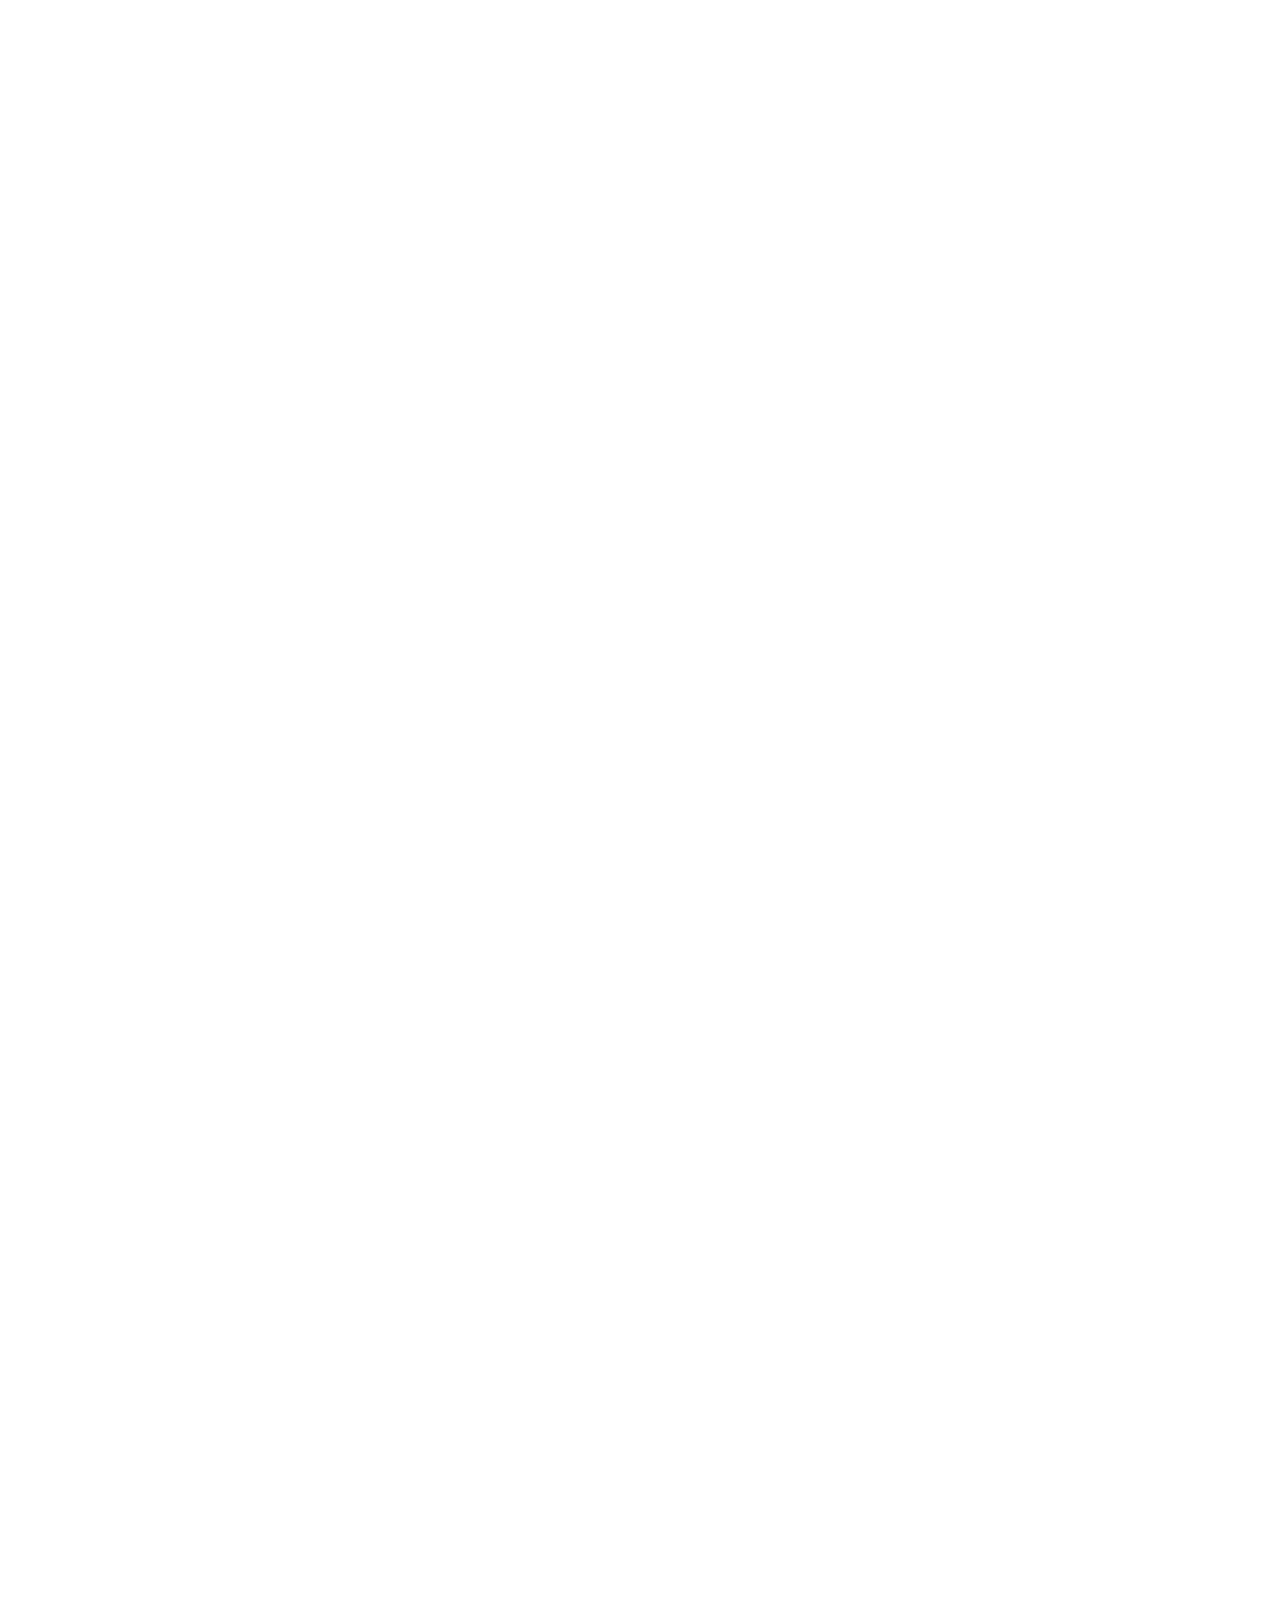
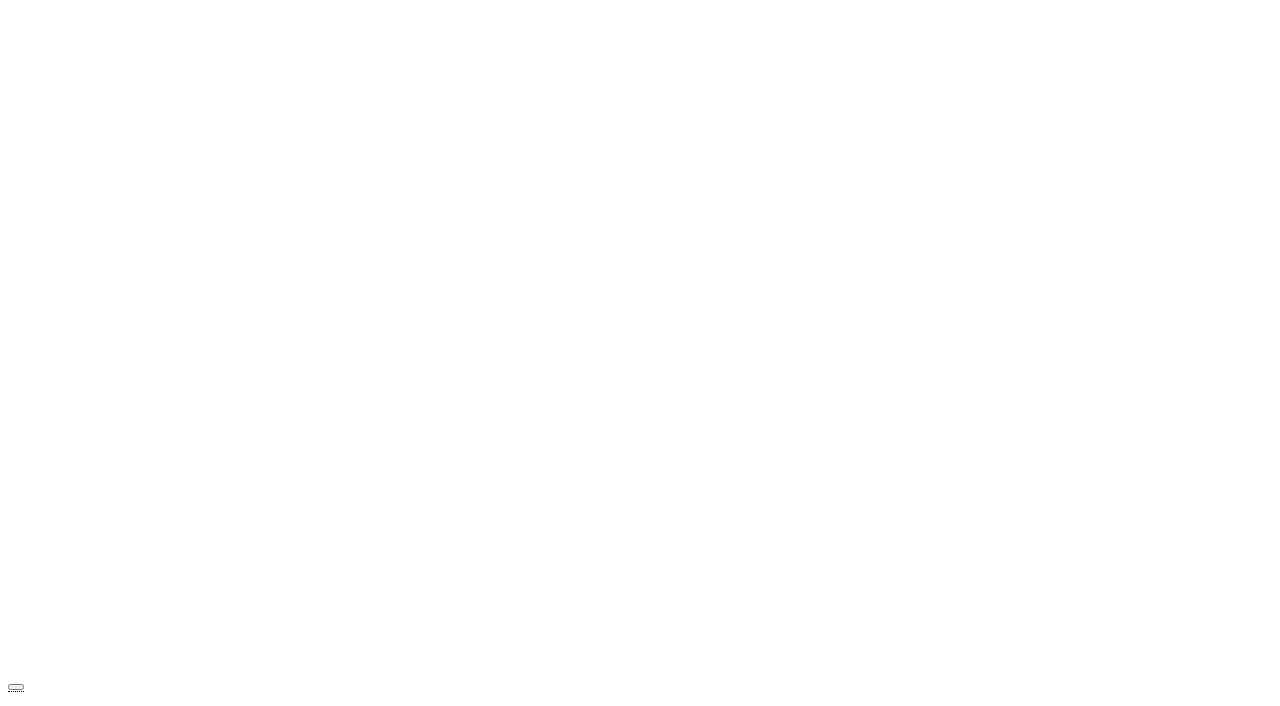
==== 1.html @ 06083b51 "sns" ====
<!doctype html>
<html class="no-js" lang="">

<head>
  <meta charset="utf-8">
  <title>When Storm Comes</title>
  <meta name="description" content="">
  <meta name="viewport" content="width=device-width, initial-scale=1">

  <meta property="og:title" content="">
  <meta property="og:type" content="">
  <meta property="og:url" content="">
  <meta property="og:image" content="">

  <link rel="manifest" href="site.webmanifest">
  <link rel="apple-touch-icon" href="icon.png">
  <link rel="stylesheet" href="https://fonts.googleapis.com/css2?family=Merriweather&family=Merriweather+Sans:wght@300..800">

  <link rel="stylesheet" href="css/normalize.css">
  <link rel="stylesheet" href="css/reset.css">
  <link rel="stylesheet" href="css/1.css">
  <meta name="theme-color" content="#fafafa">
</head>

<body>

  <!-- 主体框架 -->
  <div id="wrapper">

    <!-- 1列 -->
    <section class="spo">
      <iframe class="spotify" src="https://open.spotify.com/embed/track/2nr2nZscQKGywtgHTUj1b7" width="400" height="80" frameborder="0"
      allowtransparency="true" allow="encrypted-media"></iframe>

      <iframe src="https://assets.pinterest.com/ext/embed.html?id=391883605061443295" height="620" width="400"
        frameborder="0" scrolling="no"></iframe>
    </section>

    <!-- 2列 -->
    <section class="grocery">
      <iframe src="https://assets.pinterest.com/ext/embed.html?id=611645193140877361" height="783" width="450"
        frameborder="0" scrolling="no"></iframe>
    </section>

    <!-- 3列 -->
    <section class="store">
      <iframe src="https://assets.pinterest.com/ext/embed.html?id=611645193140829980" height="850" width="410"
        frameborder="0" scrolling="no"></iframe>
    </section>

  </div>

<style>
.tooltip {
    position: relative;
    display: inline-block;
    border-bottom: 1px dotted black;
}
.tooltip .tooltiptext {
    visibility: hidden;
    width: 120px;
    background-color: black;
    color: white;
    text-align: center;
    border-radius: 6px;
    padding: 9px 0;

    /* 定位 */
    position: absolute;
    z-index: 1;
    top: 82%;
   left: 6%;
   -ms-transform: translate(-50%, -50%);
   transform: translate(-50%, -50%);
}
.tooltip:hover .tooltiptext {
    visibility: visible;
}
</style>


 <!-- 尾部 -->
  <style>
.tooltip {
    position: relative;
    display: inline-block;
    border-bottom: 1px dotted black;
}
.tooltip .tooltiptext {
    visibility: hidden;
    width: 120px;
    background-color: black;
    color: white;
    text-align: center;
    border-radius: 6px;
    padding: 9px 0;

    /* 定位 */
    position: absolute;
    z-index: 1;
    top: 82%;
   left: 6%;
   -ms-transform: translate(-50%, -50%);
   transform: translate(-50%, -50%);
}
.tooltip:hover .tooltiptext {
    visibility: visible;
}
</style>


  <!-- 尾部 -->
  <section class="but">
      <div class="tooltip">
      <button><a href="2.html"></a></button>
      <span class="tooltiptext">what happen next?</span>
</div>

  </section>

</body>

</html>
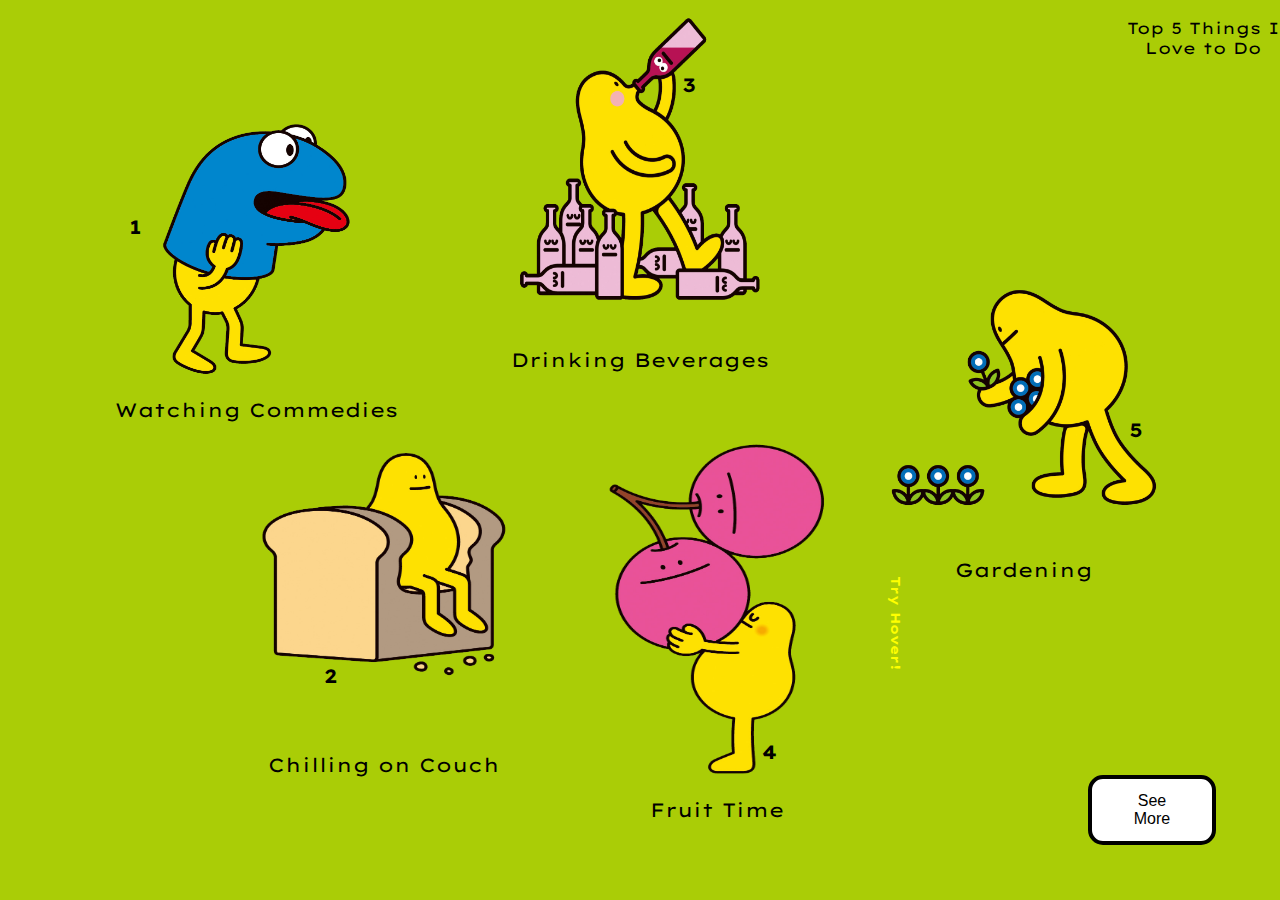
==== commit ff260e25: "SNS" ====
--- a/1.html
+++ b/1.html
@@ -3,121 +3,281 @@
 
 <head>
   <meta charset="utf-8">
-  <title>When Storm Comes</title>
-  <meta name="description" content="">
-  <meta name="viewport" content="width=device-width, initial-scale=1">
-
-  <meta property="og:title" content="">
-  <meta property="og:type" content="">
-  <meta property="og:url" content="">
-  <meta property="og:image" content="">
-
-  <link rel="manifest" href="site.webmanifest">
-  <link rel="apple-touch-icon" href="icon.png">
-  <link rel="stylesheet" href="https://fonts.googleapis.com/css2?family=Merriweather&family=Merriweather+Sans:wght@300..800">
-
-  <link rel="stylesheet" href="css/normalize.css">
-  <link rel="stylesheet" href="css/reset.css">
+  <title>My Top Five</title>
+
+ <link href="https://fonts.googleapis.com/css2?family=Lexend+Mega&display=swap" rel="stylesheet"> 
   <link rel="stylesheet" href="css/1.css">
-  <meta name="theme-color" content="#fafafa">
 </head>
 
 <body>
-
-  <!-- 主体框架 -->
-  <div id="wrapper">
-
-    <!-- 1列 -->
-    <section class="spo">
-      <iframe class="spotify" src="https://open.spotify.com/embed/track/2nr2nZscQKGywtgHTUj1b7" width="400" height="80" frameborder="0"
-      allowtransparency="true" allow="encrypted-media"></iframe>
-
-      <iframe src="https://assets.pinterest.com/ext/embed.html?id=391883605061443295" height="620" width="400"
-        frameborder="0" scrolling="no"></iframe>
-    </section>
-
-    <!-- 2列 -->
-    <section class="grocery">
-      <iframe src="https://assets.pinterest.com/ext/embed.html?id=611645193140877361" height="783" width="450"
-        frameborder="0" scrolling="no"></iframe>
-    </section>
-
-    <!-- 3列 -->
-    <section class="store">
-      <iframe src="https://assets.pinterest.com/ext/embed.html?id=611645193140829980" height="850" width="410"
-        frameborder="0" scrolling="no"></iframe>
-    </section>
-
-  </div>
-
-<style>
-.tooltip {
-    position: relative;
-    display: inline-block;
-    border-bottom: 1px dotted black;
-}
-.tooltip .tooltiptext {
-    visibility: hidden;
-    width: 120px;
-    background-color: black;
-    color: white;
-    text-align: center;
-    border-radius: 6px;
-    padding: 9px 0;
-
-    /* 定位 */
-    position: absolute;
-    z-index: 1;
-    top: 82%;
-   left: 6%;
-   -ms-transform: translate(-50%, -50%);
-   transform: translate(-50%, -50%);
-}
-.tooltip:hover .tooltiptext {
-    visibility: visible;
-}
-</style>
-
-
- <!-- 尾部 -->
-  <style>
-.tooltip {
-    position: relative;
-    display: inline-block;
-    border-bottom: 1px dotted black;
-}
-.tooltip .tooltiptext {
-    visibility: hidden;
-    width: 120px;
-    background-color: black;
-    color: white;
-    text-align: center;
-    border-radius: 6px;
-    padding: 9px 0;
-
-    /* 定位 */
-    position: absolute;
-    z-index: 1;
-    top: 82%;
-   left: 6%;
-   -ms-transform: translate(-50%, -50%);
-   transform: translate(-50%, -50%);
-}
-.tooltip:hover .tooltiptext {
-    visibility: visible;
-}
-</style>
-
-
-  <!-- 尾部 -->
-  <section class="but">
-      <div class="tooltip">
-      <button><a href="2.html"></a></button>
-      <span class="tooltiptext">what happen next?</span>
-</div>
-
-  </section>
-
-</body>
-
-</html>+    <section class="png1">
+    <h1>1</h1>
+    <img class="hover1" src="img/1.png" alt="1" style="width:230px;height:300px;">
+    <div>
+     <style>
+     .tooltip {
+     position: relative;
+     display: inline-block;
+     }
+
+     .tooltip .tooltiptext {
+     visibility: hidden;
+     width: 120px;
+     background-color: black;
+     color: #fff;
+     text-align: center;
+     border-radius: 6px;
+     padding: 5px 0;
+     position: absolute;
+     z-index: 1;
+     top: 150%;
+     left: 50%;
+     margin-left: -60px;
+     }
+
+     .tooltip .tooltiptext::after {
+     content: "";
+     position: absolute;
+     bottom: 100%;
+     left: 50%;
+     margin-left: -5px;
+     border-width: 5px;
+     border-style: solid;
+     border-color: transparent transparent black transparent;
+    }
+
+     .tooltip:hover .tooltiptext {
+     visibility: visible;
+     }
+     </style>
+     <body style="text-align:center;">
+
+     <div class="tooltip"><p>Watching Commedies</p>
+     <span class="tooltiptext">It makes me feel relaxed</span>
+     </div>
+    </section>
+    
+    <section class="png2">
+    <h2>2</h2>
+    <img src="img/2.png" alt="2" style="width:300px;height:380px;">
+    <div>
+     <style>
+     .tooltip {
+     position: relative;
+     display: inline-block;
+     }
+
+     .tooltip .tooltiptext {
+     visibility: hidden;
+     width: 120px;
+     background-color: black;
+     color: #fff;
+     text-align: center;
+     border-radius: 6px;
+     padding: 5px 0;
+     position: absolute;
+     z-index: 1;
+     top: 150%;
+     left: 50%;
+     margin-left: -60px;
+     }
+
+     .tooltip .tooltiptext::after {
+     content: "";
+     position: absolute;
+     bottom: 100%;
+     left: 50%;
+     margin-left: -5px;
+     border-width: 5px;
+     border-style: solid;
+     border-color: transparent transparent black transparent;
+    }
+
+     .tooltip:hover .tooltiptext {
+     visibility: visible;
+     }
+     </style>
+     <body style="text-align:center;">
+
+     <div class="tooltip"><p>Chilling on Couch</p>
+     <span class="tooltiptext">I feel a sense of secure</span>
+     </div>
+    </section>
+    
+    <section class="png3">
+    <h3>3</h3>
+    <img src="img/3.png" alt="3" style="width:350px;height:380px;">
+    <div>
+     <style>
+     .tooltip {
+     position: relative;
+     display: inline-block;
+     }
+
+     .tooltip .tooltiptext {
+     visibility: hidden;
+     width: 120px;
+     background-color: black;
+     color: #fff;
+     text-align: center;
+     border-radius: 6px;
+     padding: 5px 0;
+     position: absolute;
+     z-index: 1;
+     top: 150%;
+     left: 50%;
+     margin-left: -60px;
+     }
+
+     .tooltip .tooltiptext::after {
+     content: "";
+     position: absolute;
+     bottom: 100%;
+     left: 50%;
+     margin-left: -5px;
+     border-width: 5px;
+     border-style: solid;
+     border-color: transparent transparent black transparent;
+    }
+
+     .tooltip:hover .tooltiptext {
+     visibility: visible;
+     }
+     </style>
+     <body style="text-align:center;">
+
+     <div class="tooltip"><p>Drinking Beverages</p>
+     <span class="tooltiptext">I get energy from sugar </span>
+     </div>
+    </section>
+    
+    <section class="png4">
+    <h4>4</h4>
+    <img class="down" 
+    src="img/4.png" alt="4" style="width:320px;height:380px;">
+    <div>
+     <style>
+     .tooltip {
+     position: relative;
+     display: inline-block;
+     }
+
+     .tooltip .tooltiptext {
+     visibility: hidden;
+     width: 120px;
+     background-color: black;
+     color: #fff;
+     text-align: center;
+     border-radius: 6px;
+     padding: 5px 0;
+     position: absolute;
+     z-index: 1;
+     top: 150%;
+     left: 50%;
+     margin-left: -60px;
+     }
+
+     .tooltip .tooltiptext::after {
+     content: "";
+     position: absolute;
+     bottom: 100%;
+     left: 50%;
+     margin-left: -5px;
+     border-width: 5px;
+     border-style: solid;
+     border-color: transparent transparent black transparent;
+    }
+
+     .tooltip:hover .tooltiptext {
+     visibility: visible;
+     }
+     </style>
+     <body style="text-align:center;">
+
+     <div class="tooltip"><p>Fruit Time</p>
+     <span class="tooltiptext">I love juicy fruits and their textures</span>
+     </div>
+    </section>
+
+    
+    <section class="png5">
+    <h5>5</h5>
+    <img class="ddown"
+    src="img/5.png" alt="5" style="width:350px;height:350px;">
+    <div>
+     <style>
+     .tooltip {
+     position: relative;
+     display: inline-block;
+     }
+
+     .tooltip .tooltiptext {
+     visibility: hidden;
+     width: 120px;
+     background-color: black;
+     color: #fff;
+     text-align: center;
+     border-radius: 6px;
+     padding: 5px 0;
+     position: absolute;
+     z-index: 1;
+     top: 150%;
+     left: 50%;
+     margin-left: -60px;
+     }
+
+     .tooltip .tooltiptext::after {
+     content: "";
+     position: absolute;
+     bottom: 100%;
+     left: 50%;
+     margin-left: -5px;
+     border-width: 5px;
+     border-style: solid;
+     border-color: transparent transparent black transparent;
+    }
+
+     .tooltip:hover .tooltiptext {
+     visibility: visible;
+     }
+     </style>
+     <body style="text-align:center;">
+
+     <div class="tooltip"><p>Gardening</p>
+     <span class="tooltiptext">Fixing my plants is like doing art</span>
+     </div>
+    </section>
+    <h6>Try Hover!</h6>
+    <h7>Top 5 Things I Love to Do</h7>
+  </body>
+
+  <footer>
+    <style>
+     .button {
+     font-family: 'Roboto', sans-serif;
+     border: none;
+     color: white;
+     padding: 13px 32px;
+     text-decoration: none;
+     display: inline-block;
+     font-size: 16px;
+     transition-duration: 0.4s;
+     cursor: pointer;
+     border-radius: 15px;
+     }
+
+     .button1 {
+     background-color: white;
+     color: black;
+     border: 4px solid #000;
+     }
+
+     .button1:hover {
+     background-color: #4CAF50;
+     color: white;
+      }
+      </style>
+    <form method="get" action="2.html">
+    <button class="button button1">See More</button>
+    </form>
+  </html>--- a/css/1.css
+++ b/css/1.css
@@ -0,0 +1,140 @@
+body{
+  background-size:100% 100%;
+  background-color:#aacd06;
+}
+
+p{
+  font-family: 'Lexend Mega', sans-serif;
+  font-size:1.2rem;
+  text-align:center;
+  margin-top: -1.5rem;
+}
+
+h1{
+  font-family: 'Lexend Mega', sans-serif;
+  font-size:1.2rem;
+  position: absolute;
+  top: 30%;
+  left: 5%;
+}
+
+h2{
+  position: absolute;
+  top: 65%;
+  left: 30%;
+  font-family: 'Lexend Mega', sans-serif;
+  font-size:1.2rem;
+
+}
+
+h3{
+  position: absolute;
+  top: 20%;
+  left: 62%;
+  font-family: 'Lexend Mega', sans-serif;
+  font-size:1.2rem;
+
+}
+
+h4{
+  position: absolute;
+  top: 70%;
+  left: 64%;
+  font-family: 'Lexend Mega', sans-serif;
+  font-size:1.2rem;
+
+}
+
+h5{
+  position: absolute;
+  top: 45%;
+  left: 80%;
+  font-family: 'Lexend Mega', sans-serif;
+  font-size:1.2rem;
+
+}
+
+h6{
+  writing-mode: vertical-lr;
+  font-family: 'Lexend Mega', sans-serif;
+  font-size:0.8rem;
+  margin-top: 36rem;
+  margin-left: 55rem;
+  color: yellow;
+}
+
+h7{
+  position: absolute;
+  top: 2%;
+  left: 88%;
+  font-family: 'Lexend Mega', sans-serif;
+  font-size:1rem;
+}
+
+
+footer{
+  position: absolute;
+  top:90%;
+  left:90%;
+  -ms-transform: translate(-50%, -50%);
+  transform: translate(-50%, -50%);
+}
+
+.png1{
+  position: absolute;
+  top: 30%;
+  left: 20%;
+  -ms-transform: translate(-50%, -50%);
+  transform: translate(-50%, -50%);
+}
+
+.png2{
+  position: absolute;
+  top: 65%;
+  left: 30%;
+  -ms-transform: translate(-50%, -50%);
+  transform: translate(-50%, -50%);
+}
+
+.png3{
+  position: absolute;
+  top: 20%;
+  left: 50%;
+  -ms-transform: translate(-50%, -50%);
+  transform: translate(-50%, -50%);
+}
+
+.png4{
+  position: absolute;
+  top: 70%;
+  left: 56%;
+  -ms-transform: translate(-50%, -50%);
+  transform: translate(-50%, -50%);
+}
+
+.png5{
+  position: absolute;
+  top: 45%;
+  left: 80%;
+  -ms-transform: translate(-50%, -50%);
+  transform: translate(-50%, -50%);
+}
+
+img:hover {
+  animation: shake 0.5s;
+  animation-iteration-count: infinite;
+}
+
+@keyframes shake {
+  0% { transform: translate(1px, 1px) rotate(0deg); }
+  10% { transform: translate(-1px, -2px) rotate(-1deg); }
+  20% { transform: translate(-3px, 0px) rotate(1deg); }
+  30% { transform: translate(3px, 2px) rotate(0deg); }
+  40% { transform: translate(1px, -1px) rotate(1deg); }
+  50% { transform: translate(-1px, 2px) rotate(-1deg); }
+  60% { transform: translate(-3px, 1px) rotate(0deg); }
+  70% { transform: translate(3px, 1px) rotate(-1deg); }
+  80% { transform: translate(-1px, -1px) rotate(1deg); }
+  90% { transform: translate(1px, 2px) rotate(0deg); }
+  100% { transform: translate(1px, -2px) rotate(-1deg); }
+}
